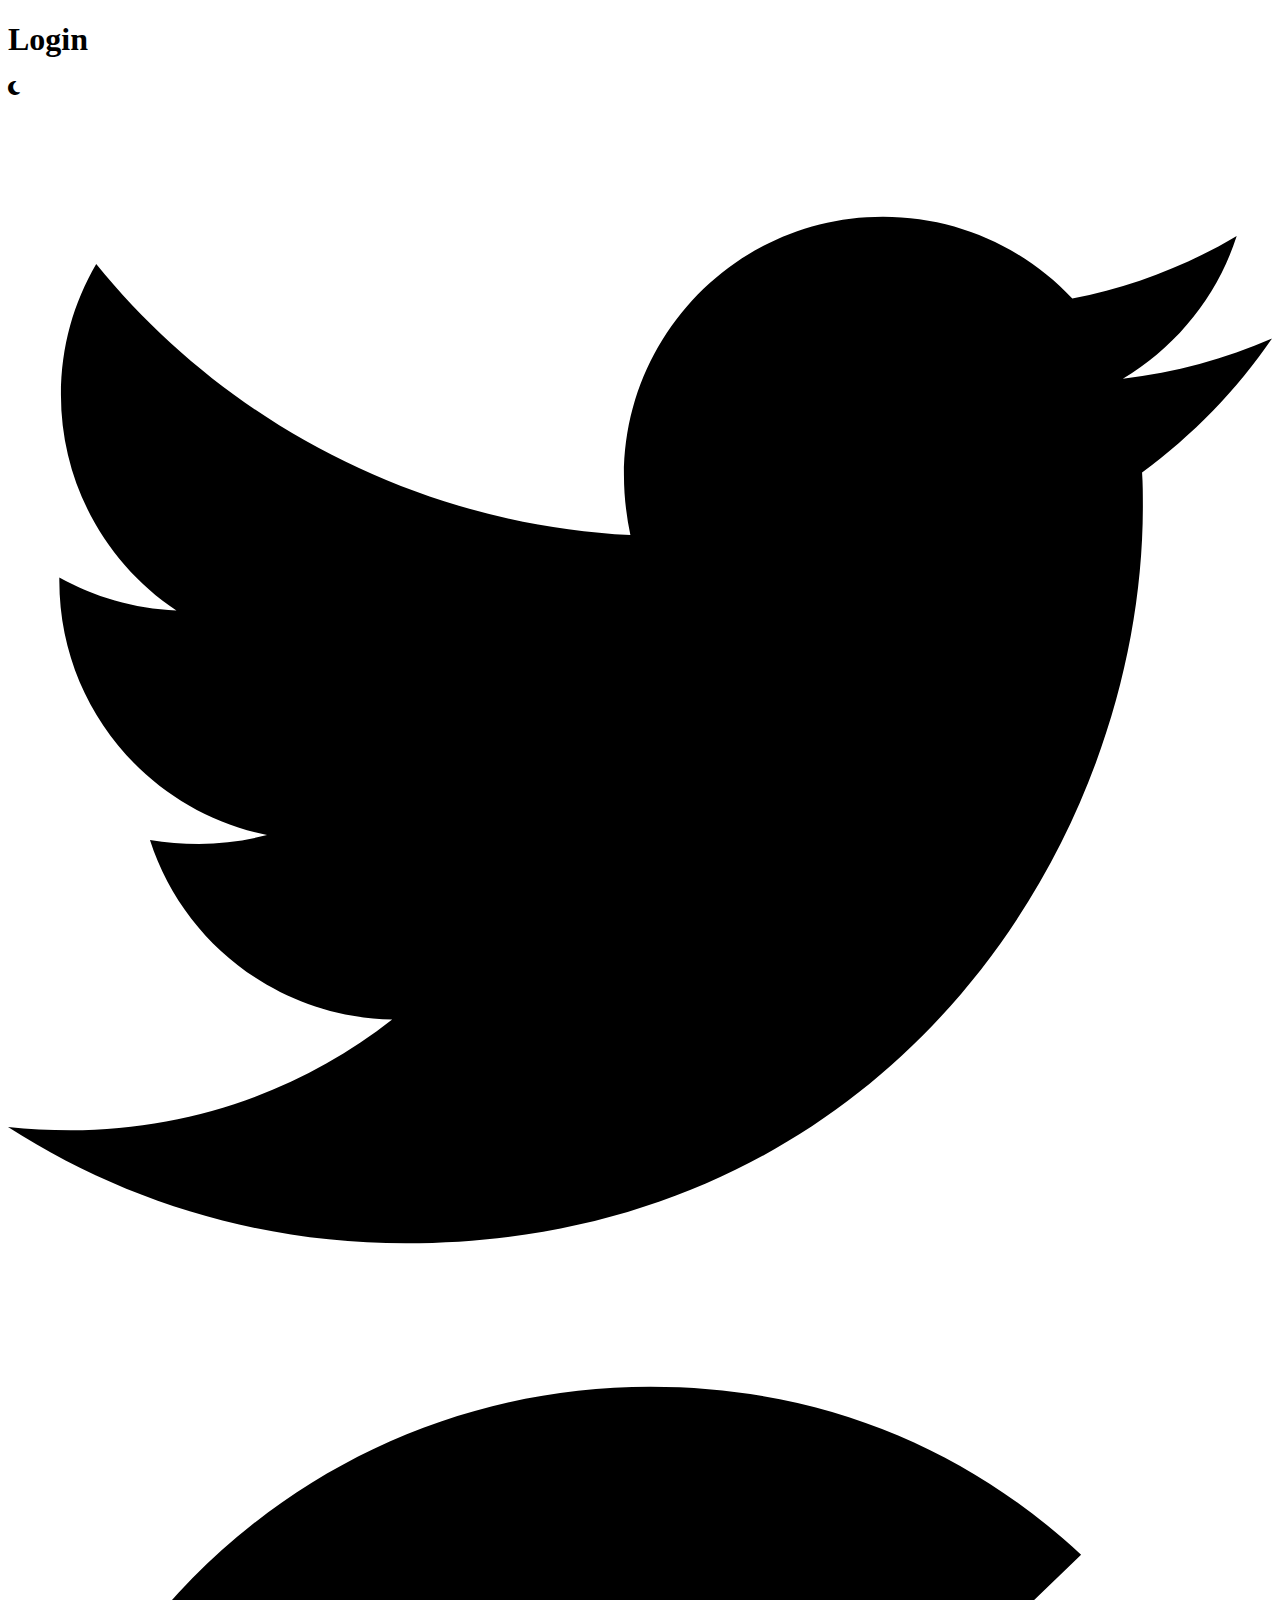
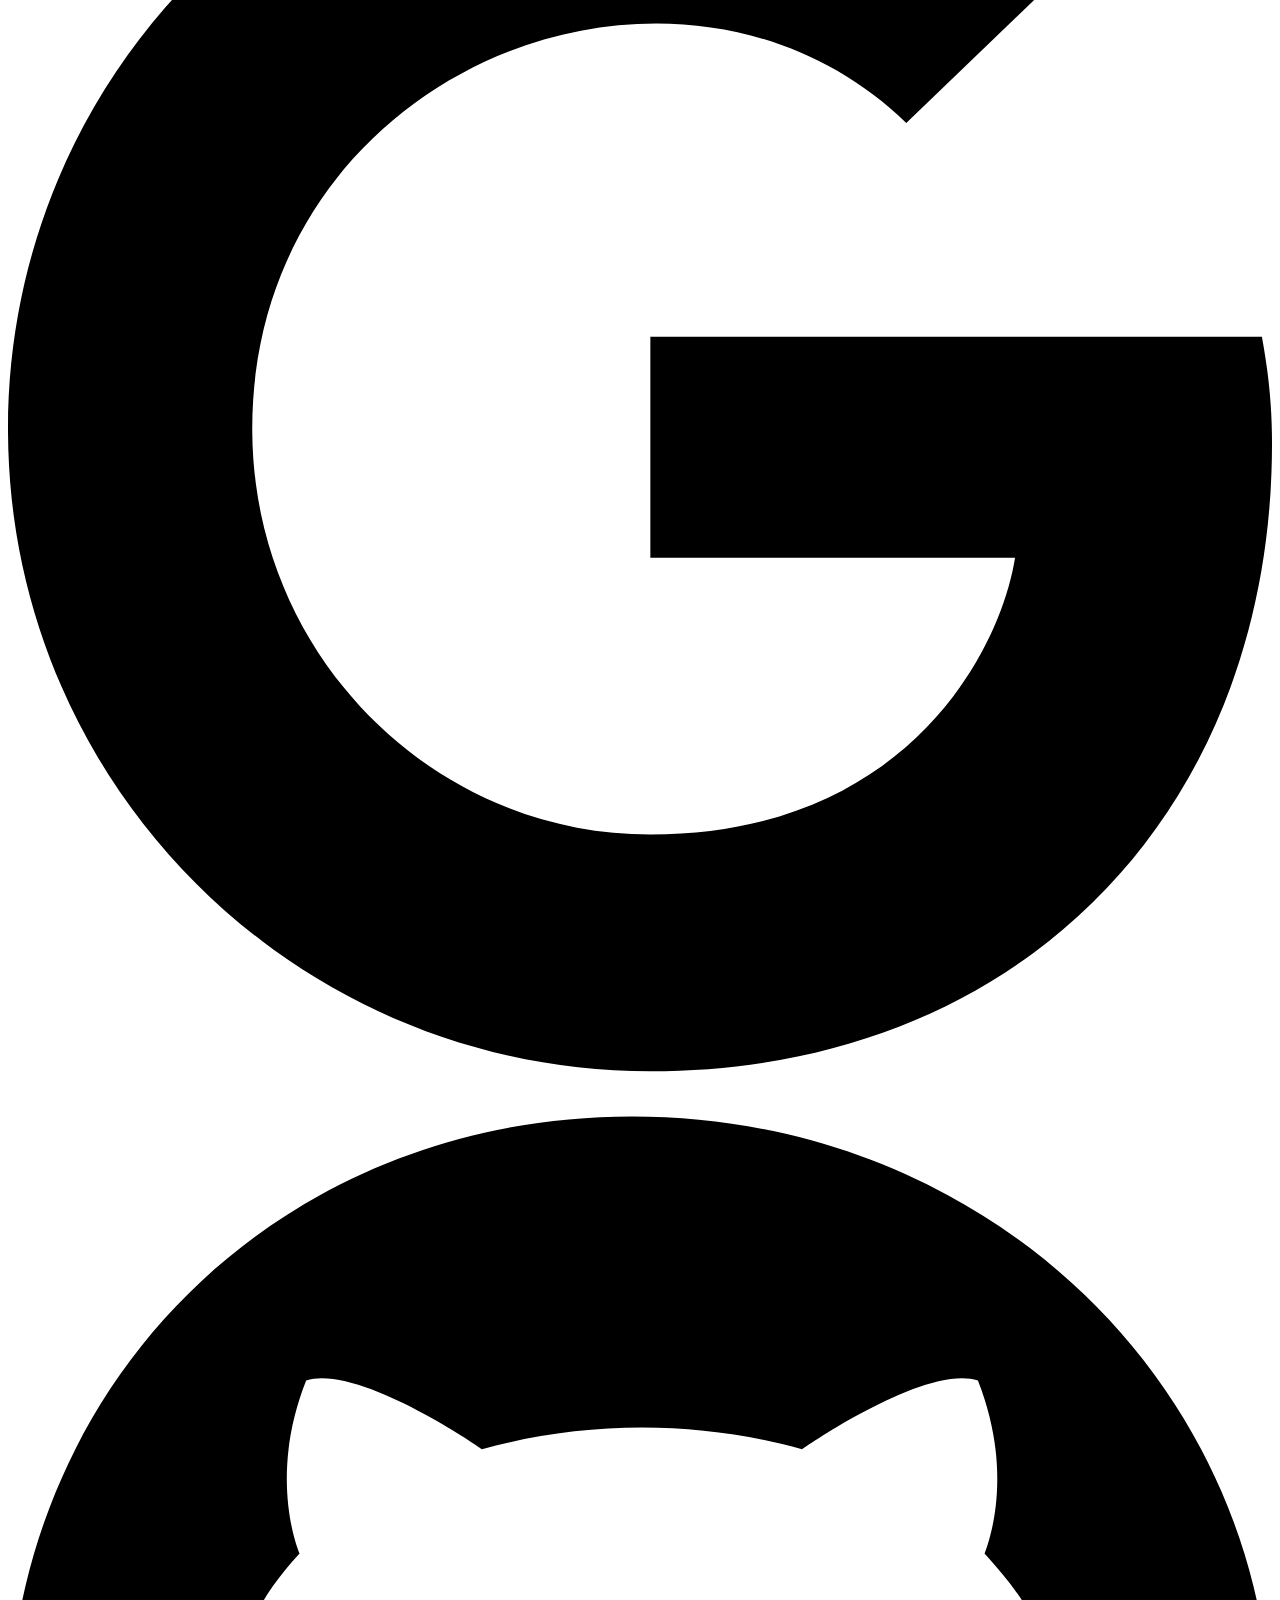
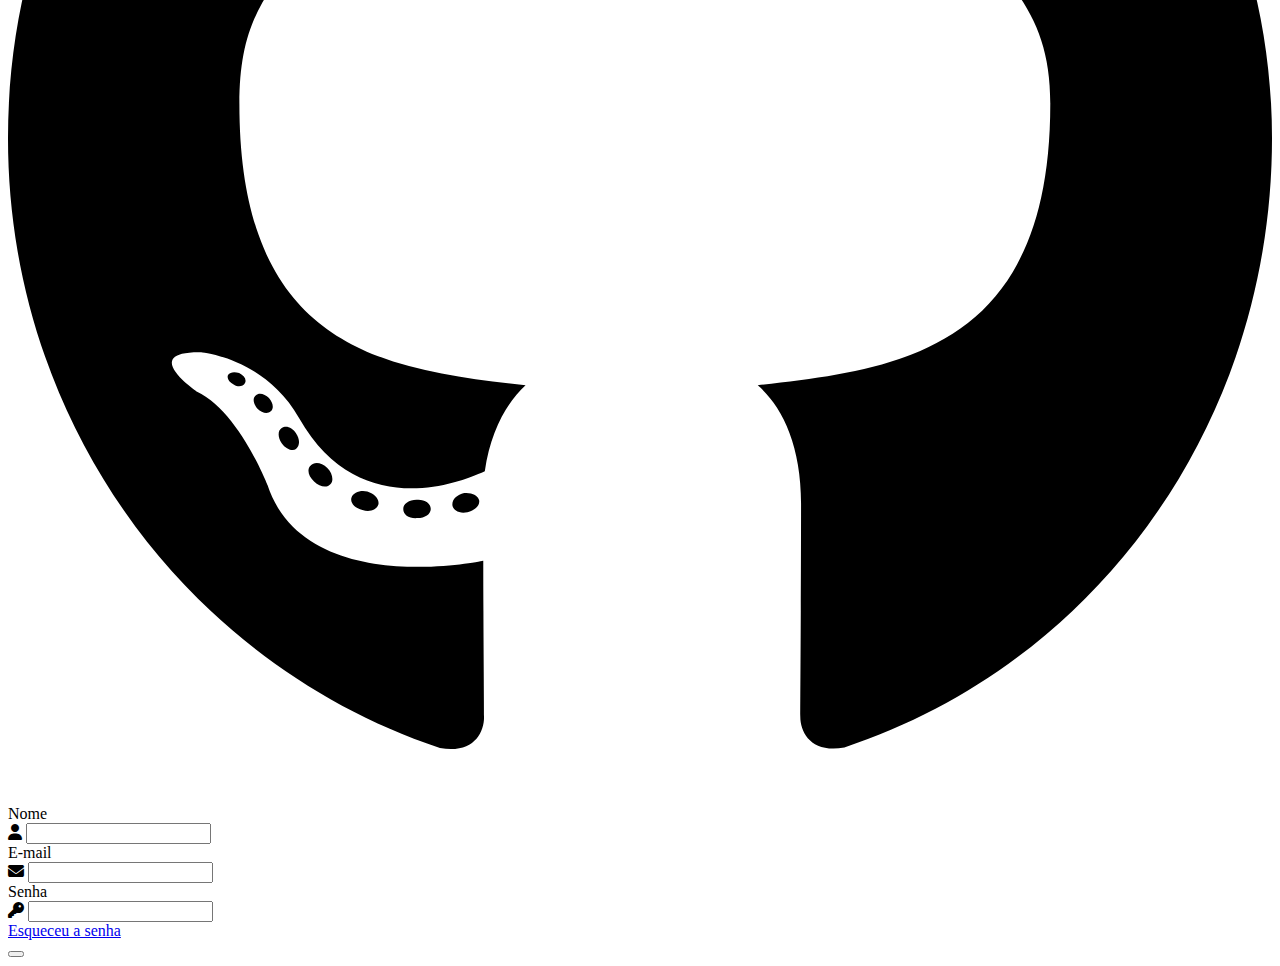
==== cad.html @ 20b289eb "up" ====
<!DOCTYPE html>
<html lang="pt-br">
<head>
    <meta charset="UTF-8">
    <meta name="viewport" content="width=device-width, initial-scale=1.0">
    <link rel="preconnect" href="https://fonts.googleapis.com">
  <link rel="preconnect" href="https://fonts.gstatic.com" crossorigin>
  <link href="https://fonts.googleapis.com/css2?family=Poppins:wght@300;400;600&display=swap" rel="stylesheet">
  <link rel="stylesheet" href="https://fonts.googleapis.com/css2?family=Material+Symbols+Outlined:opsz,wght,FILL,GRAD@48,400,0,0" />
  <link rel="icon" type="image/png" sizes="32x32" href="./assets/images/favicon.svg">
  <link rel="stylesheet" href="https://cdnjs.cloudflare.com/ajax/libs/font-awesome/6.4.0/css/all.min.css">
  <link rel="stylesheet" href="/">
    <title>Cadastro</title>
</head>
<body>
  

      <main class="conainner">
        <form action="login-form">
          <div id="login-header">
            <h1>Login</h1>
            <i id="mode_icon" class="fa-solid fa-moon"></i>
          </div>
          <div class="social_media">
           <a href="#">
            <img src="/assets/images/twitter.svg" alt="twitter logo"> 
          </a>
          <a href="#">
            <img src="/assets/images/google.svg" alt="google logo"> 
          </a>
          <a href="#">
            <img src="/assets/images/github.svg" alt="github logo"> 
          </a>
          </div>
          <div class="imputs">
            <div class="imput-box">
              <label for="name">
                Nome
                <div class="imput-field">
                  <i class="fa-solid fa-user"></i>
                  <input type="text" id="name" name="name">
                </div>
              </label>
            </div>

            <div class="imput-box">
              <label for="E-mail">
                E-mail
                <div class="imput-field">
                  <i class="fa-solid fa-envelope"></i>
                  <input type="text" id="name" name="name">
                </div>
              </label>
            </div>

            <div class="imput-box">
              <label for="senha">
                Senha
                <div class="imput-field">
                  <i class="fa-solid fa-key"></i>
                  <input type="password" id="senha" name="name">
                </div>
              </label>

              <div class="fogot-password">
                <a href="#">
                  Esqueceu a senha
                </a>

              </div>
            </div>

          </div>
          <button type="submit"></button>
        </form>
    
  </main>


     
</body>
</html>
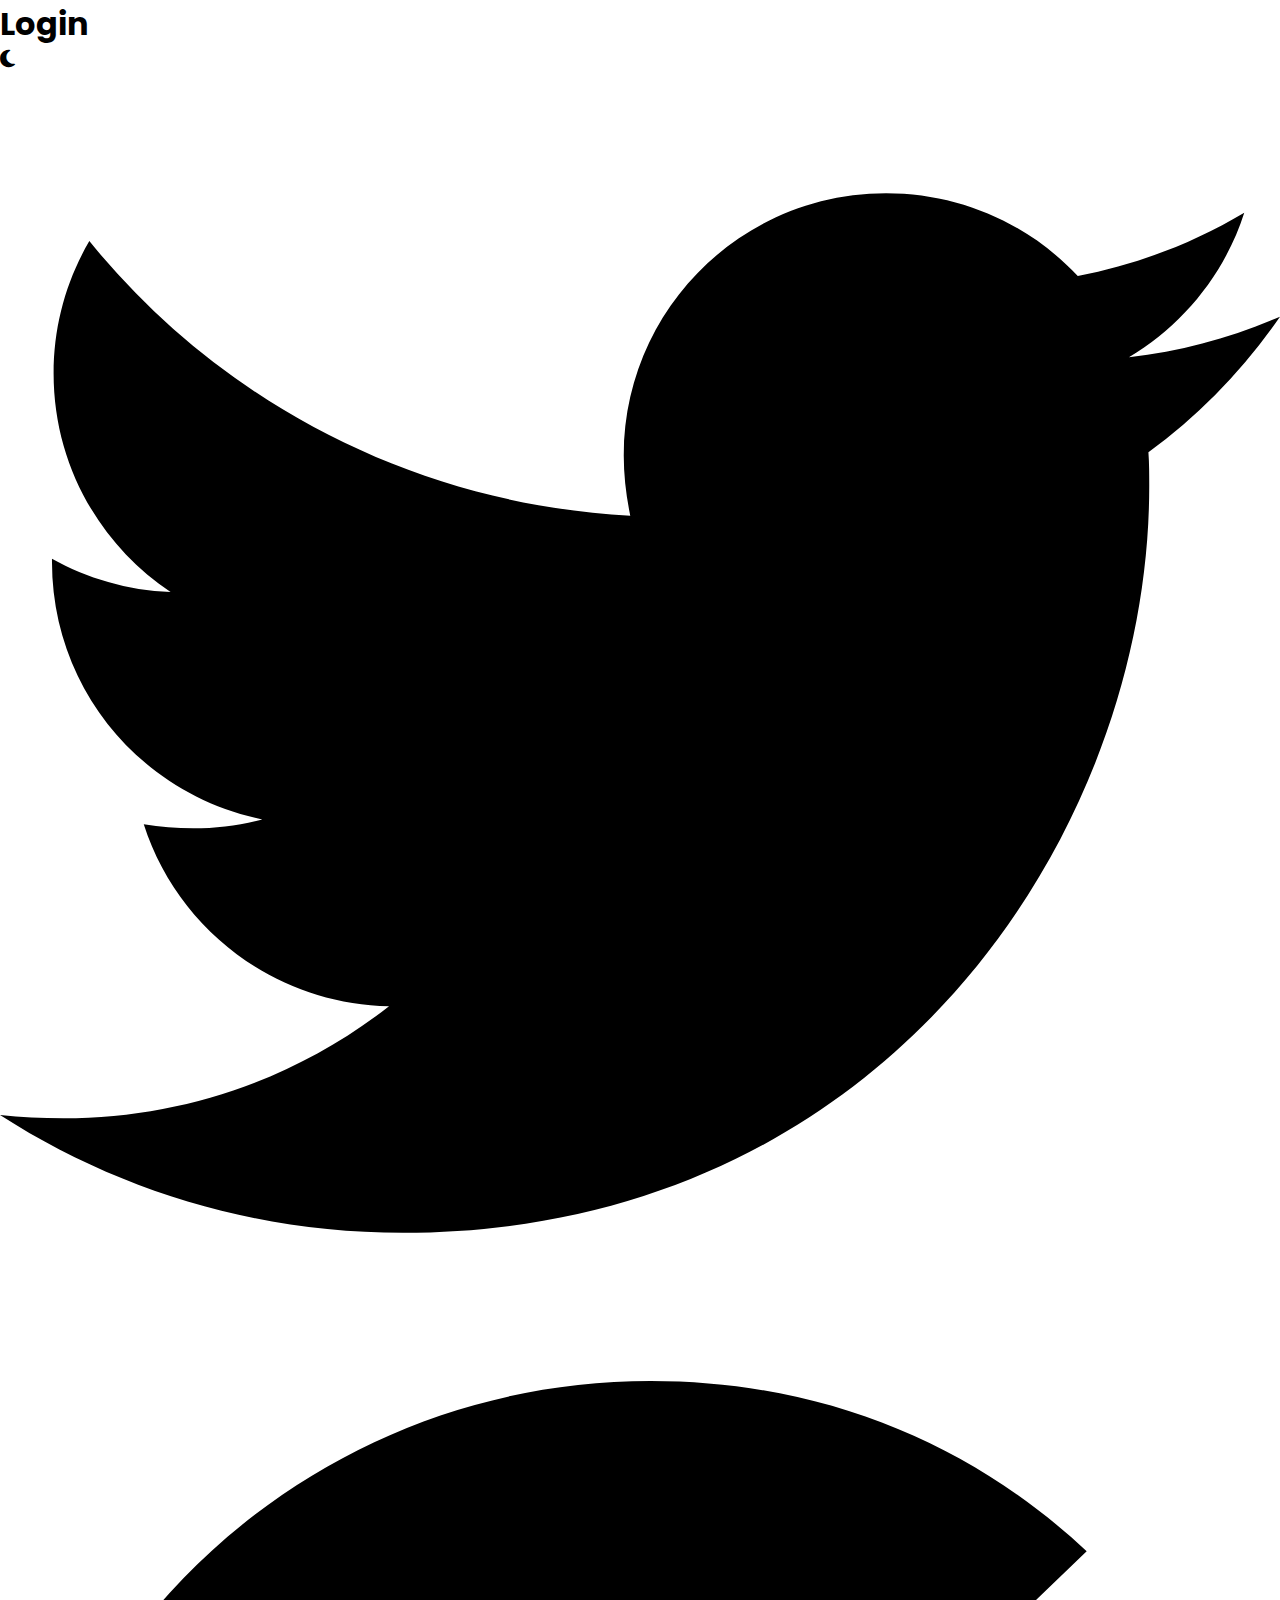
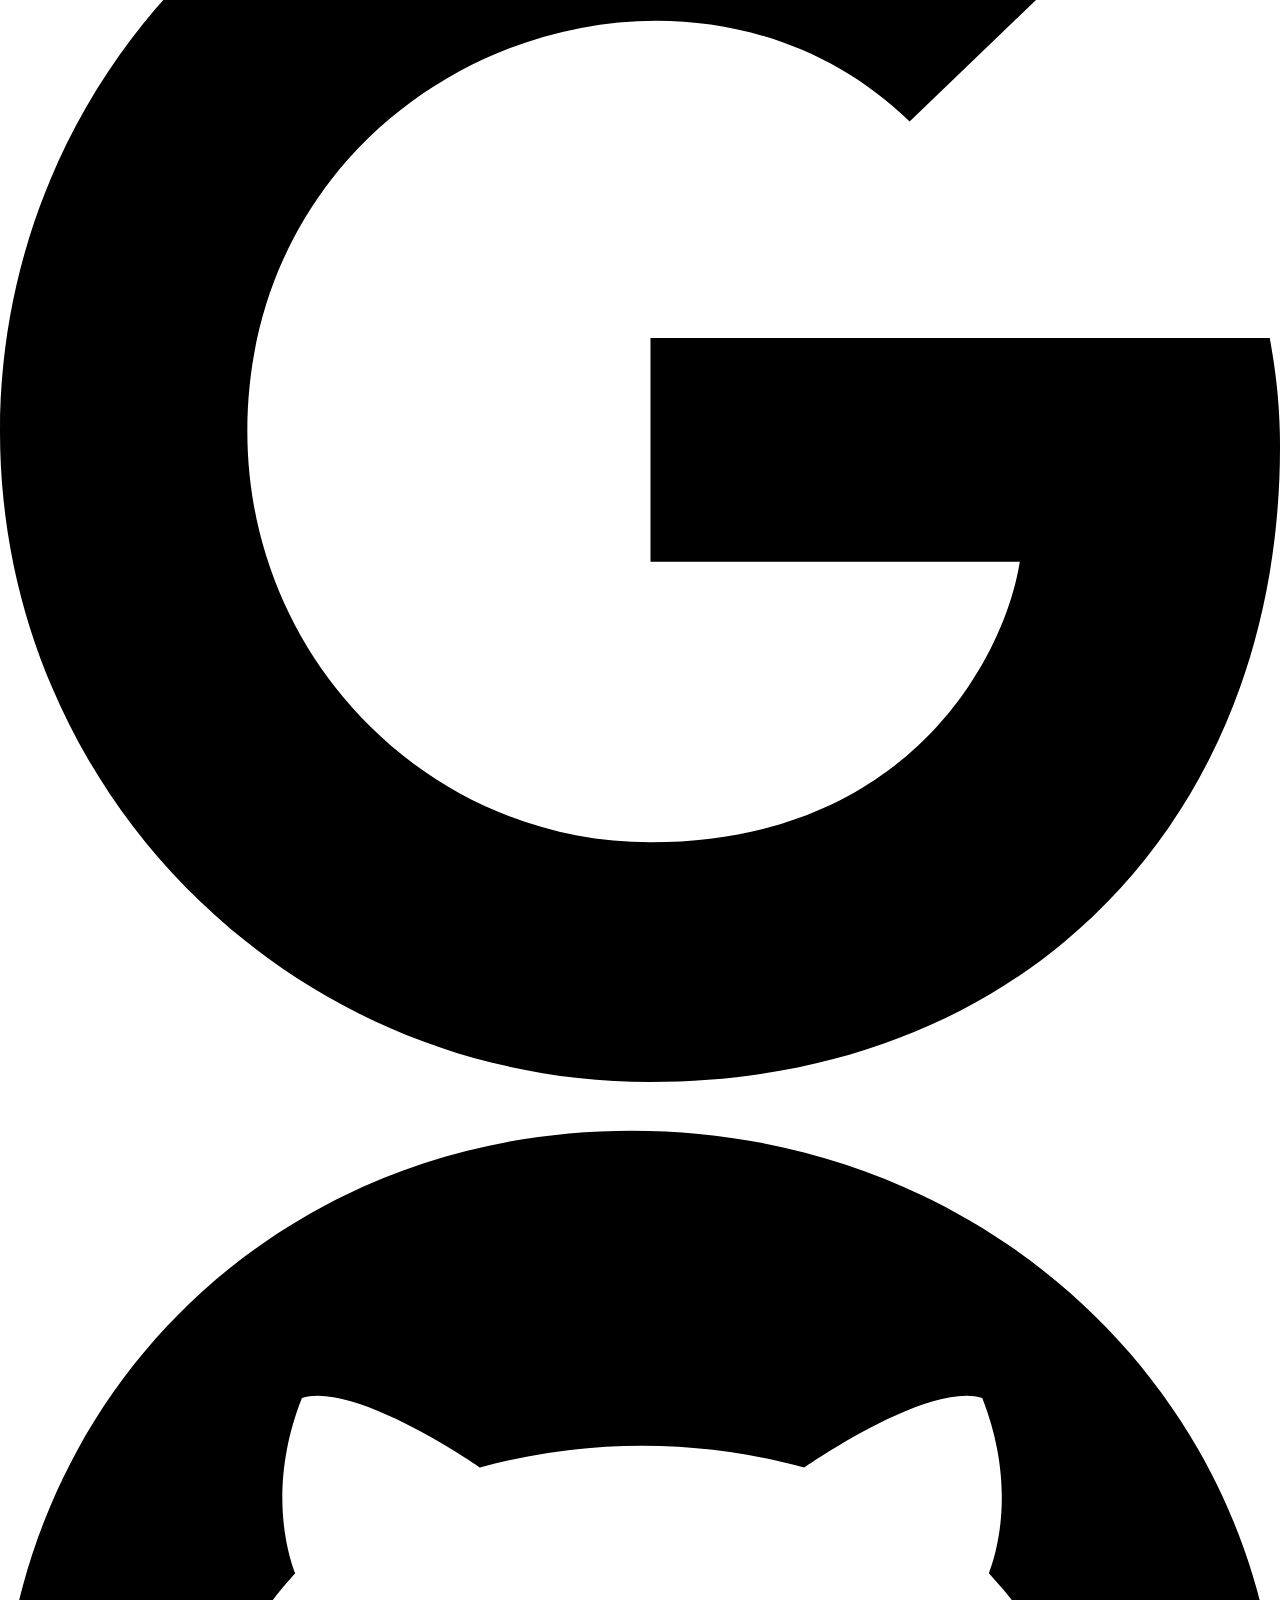
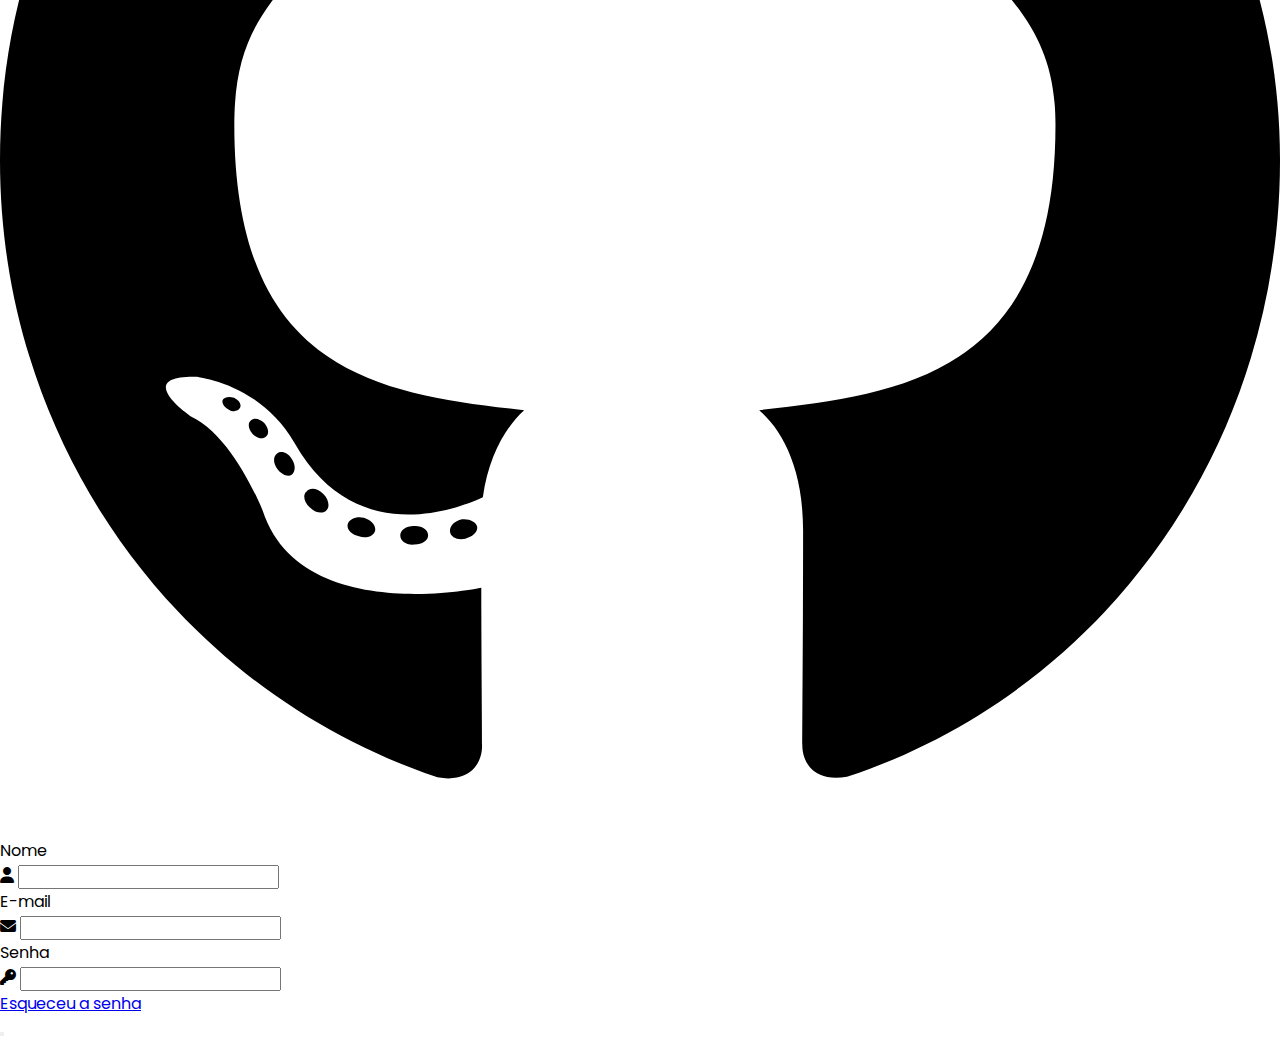
==== commit 10a6f32c: "up" ====
--- a/cad.html
+++ b/cad.html
@@ -9,7 +9,7 @@
   <link rel="stylesheet" href="https://fonts.googleapis.com/css2?family=Material+Symbols+Outlined:opsz,wght,FILL,GRAD@48,400,0,0" />
   <link rel="icon" type="image/png" sizes="32x32" href="./assets/images/favicon.svg">
   <link rel="stylesheet" href="https://cdnjs.cloudflare.com/ajax/libs/font-awesome/6.4.0/css/all.min.css">
-  <link rel="stylesheet" href="/">
+  <link rel="stylesheet" href="/cad.css">
     <title>Cadastro</title>
 </head>
 <body>
@@ -75,7 +75,7 @@
         </form>
     
   </main>
-
+ <script src="/assets/cad.js"></script>
 
      
 </body>
--- a/cad.css
+++ b/cad.css
@@ -0,0 +1,188 @@
+@import url('https://fonts.googleapis.com/css2?family=Poppins:wght@100;200;300;400&display=swap');
+
+/** Variables - colors **/
+:root {
+    /* Light */
+    --color-light-50: #f8fafc;
+
+    /* Dark */
+    --color-dark-50: #797984;
+    --color-dark-100: #312d37;
+    --color-dark-900: #000;
+
+    /* Purple */
+    --color-purple-50: #7c3aed;
+    --color-purple-100: #a855f7;
+    --color-purple-200: #bf46ef;
+
+    /* Gradient */
+    --color-gradient: linear-gradient(90deg, var(--color-purple-50), var(--color-purple-100), var(--color-purple-200));
+}
+
+/* General */
+* {
+    font-family: 'Poppins', sans-serif;
+    margin: 0;
+    padding: 0;
+    box-sizing: border-box;
+}
+
+#container {
+    height: 100vh;
+    width: 100%;
+    display: flex;
+    justify-content: center;
+    align-items: center;
+    background: var(--color-gradient);
+}
+
+#login_form {
+    display: flex;
+    flex-direction: column;
+    height: fit-content;
+    background-color: var(--color-light-50);
+    padding: 30px 40px;
+    border-radius: 8px;
+    gap: 30px;
+    box-shadow: 5px 5px 8px rgba(0, 0, 0, 0.336);
+    animation: dark-to-light-background 0.3s ease-in-out;
+}
+
+/* Form Header */
+#form_header {
+    display: flex;
+    align-items: center;
+    justify-content: space-between;
+}
+
+#form_header h1 {
+    font-size: 40px;
+    position: relative;
+}
+
+#form_header h1::before {
+    position: absolute;
+    content: '';
+    width: 40%;
+    height: 3px;
+    background-color: var(--color-purple-50);
+    bottom: 10px;
+    border-radius: 5px;
+}
+
+#mode_icon {
+    cursor: pointer;
+    font-size: 20px;
+}
+
+/* Social Media */
+#social_media {
+    display: flex;
+    justify-content: space-around;
+}
+
+#social_media img {
+    width: 35px;
+}
+
+#social_media img:hover {
+    transform: scale(1.2);
+}
+
+/* Inputs */
+#inputs {
+    display: flex;
+    align-items: center;
+    justify-content: center;
+    flex-direction: column;
+    gap: 20px;
+}
+
+.input-box>label {
+    font-size: 14px;
+    color: var(--color-dark-50);
+}
+
+.input-field {
+    display: flex;
+    align-items: center;
+    gap: 15px;
+    padding: 3px;
+    border-bottom: 1px solid var(--color-purple-50);
+    cursor: text;
+}
+
+.input-field i {
+    font-size: 18px;
+    cursor: text;
+    color: var(--color-dark-900);
+} 
+
+.input-field input {
+    border: none;
+    width: 260px;
+    background-color: transparent;
+    font-size: 18px;
+    padding: 0px 5px;
+}
+
+.input-field input:focus {
+    outline: none;
+}
+
+/* Forgot password */
+#forgot_password a {
+    text-decoration: none;
+    color: var(--color-dark-50);
+    font-size: 12px;
+}
+
+#forgot_password a:hover {
+    color: var(--color-purple-50);
+}
+
+/* Login Button */
+#login_button {
+    border: none;
+    background: var(--color-gradient);
+    padding: 7px;
+    border-radius: 3px;
+    color: var(--color-light-50);
+    font-weight: bold;
+    font-size: 18px;
+    cursor: pointer;
+}
+
+#login_button:hover {
+    transform: scale(1.05);
+}
+
+/* Dark Mode */
+.dark#login_form {
+    color: var(--color-light-50);
+    background-color: var(--color-dark-100);
+    animation: light-to-dark-background 0.3s ease-in-out;
+}
+
+.dark#login_form .input-field input,
+.dark#login_form .input-field i {
+    color: var(--color-light-50);
+}
+
+@keyframes dark-to-light-background {
+    0% {
+        background-color:var(--color-dark-100);
+    }
+    100.0% {
+        background-color:var(--color-light-50);
+    }
+}
+
+@keyframes light-to-dark-background {
+    0% {
+        background-color:var(--color-light-50);
+    }
+    100.0% {
+        background-color:var(--color-dark-100); 
+    }
+}